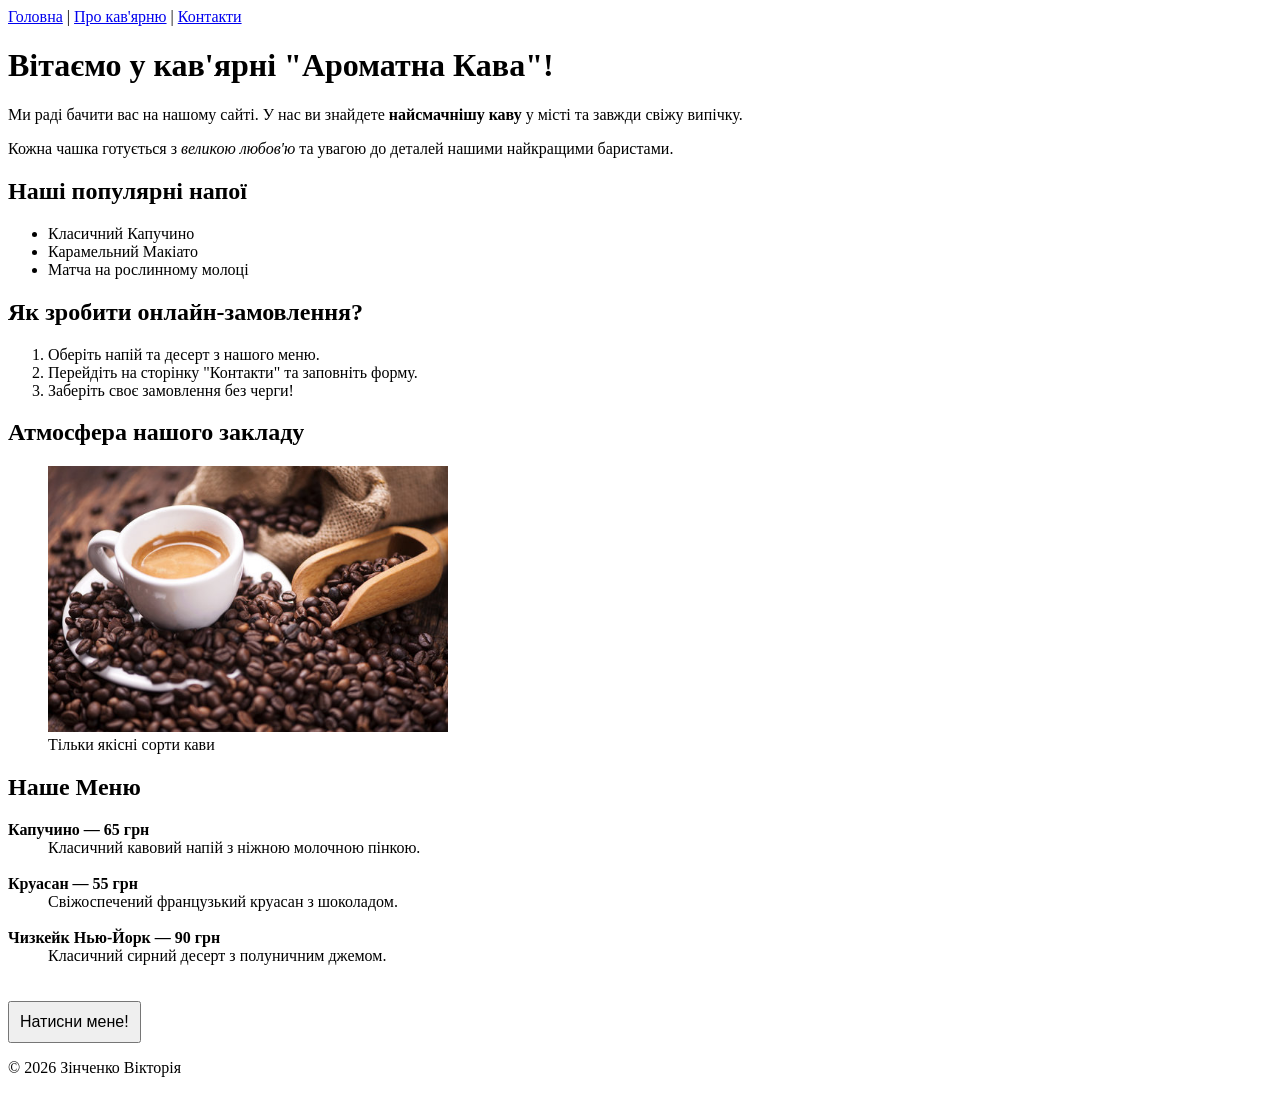
==== index.html @ fcae688c "feat: done lab01 html" ====
<!DOCTYPE html>
<html lang="uk">
<head>
    <script src="app.js" defer></script>
    <meta charset="UTF-8">
    <meta name="viewport" content="width=device-width, initial-scale=1.0">
    <meta name="description" content="Затишна кав'ярня. Найсмачніша кава, свіжі десерти та приємна атмосфера.">
    <title>Кав'ярня "Арома"</title>
</head>
<body>
    <header>
        <nav>
            <a href="index.html">Головна</a> |
            <a href="pages/about.html">Про кав'ярню</a> |
            <a href="pages/contact.html">Контакти</a>
        </nav>
    </header>

    <main>
        <h1>Вітаємо у кав'ярні "Ароматна Кава"!</h1>
        <p>Ми раді бачити вас на нашому сайті. У нас ви знайдете <strong>найсмачнішу каву</strong> у місті та завжди свіжу випічку.</p>
        <p>Кожна чашка готується з <em>великою любов'ю</em> та увагою до деталей нашими найкращими баристами.</p>

        <h2>Наші популярні напої </h2>
        <ul>
            <li>Класичний Капучино</li>
            <li>Карамельний Макіато</li>
            <li>Матча на рослинному молоці</li>
        </ul>

        <h2>Як зробити онлайн-замовлення? </h2>
        <ol>
            <li>Оберіть напій та десерт з нашого меню.</li>
            <li>Перейдіть на сторінку "Контакти" та заповніть форму.</li>
            <li>Заберіть своє замовлення без черги!</li>
        </ol>

       <h2>Атмосфера нашого закладу</h2>
        <figure>
            <img src="assets/img/ph.jpg" alt="Фото нашої кав'ярні" width="400">
            <figcaption> Тільки якісні сорти кави</figcaption>
        </figure>

        <h2>Наше Меню </h2>
        <dl>
            <dt><strong>Капучино — 65 грн</strong></dt>
            <dd>Класичний кавовий напій з ніжною молочною пінкою.</dd>
            <br>
            <dt><strong>Круасан — 55 грн</strong></dt>
            <dd>Свіжоспечений французький круасан з шоколадом.</dd>
            <br>
            <dt><strong>Чизкейк Нью-Йорк — 90 грн</strong></dt>
            <dd>Класичний сирний десерт з полуничним джемом.</dd>
        </dl>
        <button type="button" style="padding: 10px; font-size: 16px; margin-top: 20px;">Натисни мене!</button>
    </main>

    <footer>
        <p>&copy; 2026 Зінченко Вікторія</p>
    </footer>
</body>
</html>
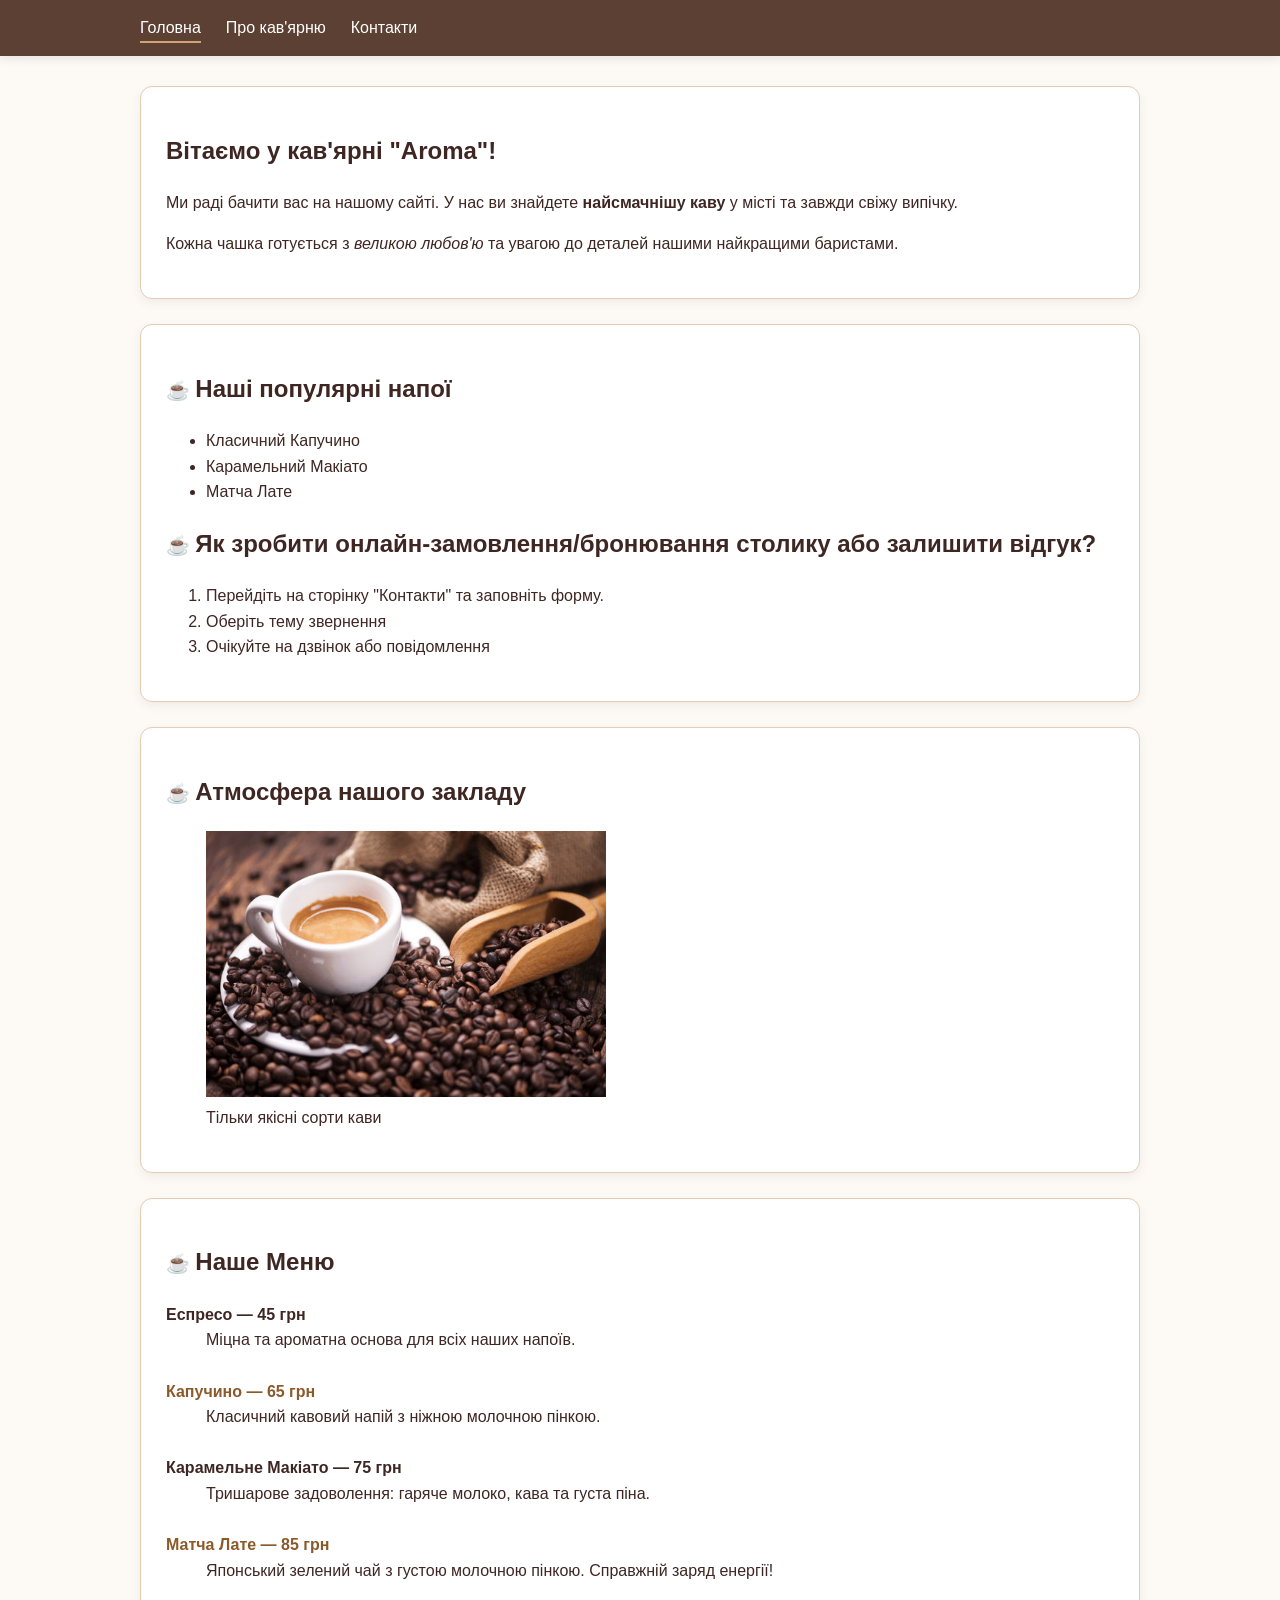
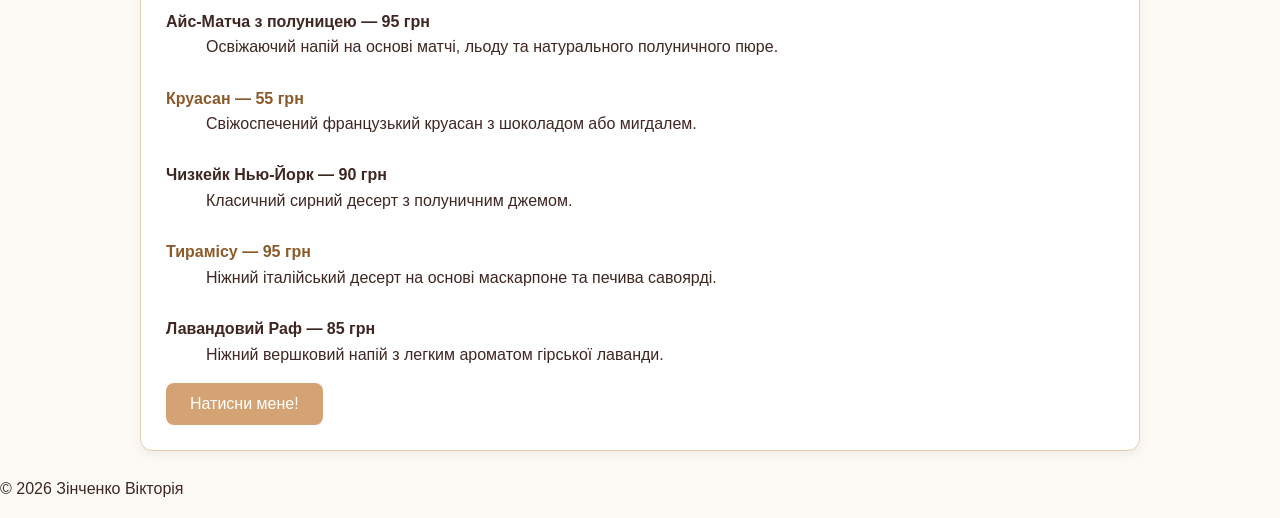
==== commit cd6428ff: "feat: complete lab02 css with responsive and bonuses" ====
--- a/index.html
+++ b/index.html
@@ -5,54 +5,90 @@
     <meta charset="UTF-8">
     <meta name="viewport" content="width=device-width, initial-scale=1.0">
     <meta name="description" content="Затишна кав'ярня. Найсмачніша кава, свіжі десерти та приємна атмосфера.">
-    <title>Кав'ярня "Арома"</title>
+    <title>Кав'ярня "Aroma"</title>
+    <link rel="stylesheet" href="./styles/style.css">
+    <link rel="stylesheet" href="./styles/responsive.css">
 </head>
 <body>
-    <header>
+    <header class="site-header">
+    <div class="container">
         <nav>
-            <a href="index.html">Головна</a> |
-            <a href="pages/about.html">Про кав'ярню</a> |
-            <a href="pages/contact.html">Контакти</a>
+            <ul class="nav-list">
+                <li><a href="index.html" class="active">Головна</a></li>
+                <li><a href="pages/about.html">Про кав'ярню</a></li>
+                <li><a href="pages/contact.html">Контакти</a></li>
+            </ul>
         </nav>
-    </header>
+    </div>
+</header>
 
-    <main>
-        <h1>Вітаємо у кав'ярні "Ароматна Кава"!</h1>
-        <p>Ми раді бачити вас на нашому сайті. У нас ви знайдете <strong>найсмачнішу каву</strong> у місті та завжди свіжу випічку.</p>
-        <p>Кожна чашка готується з <em>великою любов'ю</em> та увагою до деталей нашими найкращими баристами.</p>
+   <main class="container">
+        <section class="card">
+            <h1>Вітаємо у кав'ярні "Aroma"!</h1>
+            <p>Ми раді бачити вас на нашому сайті. У нас ви знайдете <strong>найсмачнішу каву</strong> у місті та завжди свіжу випічку.</p>
+            <p>Кожна чашка готується з <em>великою любов'ю</em> та увагою до деталей нашими найкращими баристами.</p>
+        </section>
 
-        <h2>Наші популярні напої </h2>
-        <ul>
-            <li>Класичний Капучино</li>
-            <li>Карамельний Макіато</li>
-            <li>Матча на рослинному молоці</li>
-        </ul>
+        <section class="card">
+            <h2>Наші популярні напої</h2>
+            <ul>
+                <li>Класичний Капучино</li>
+                <li>Карамельний Макіато</li>
+                <li>Матча Лате</li>
+            </ul>
 
-        <h2>Як зробити онлайн-замовлення? </h2>
-        <ol>
-            <li>Оберіть напій та десерт з нашого меню.</li>
-            <li>Перейдіть на сторінку "Контакти" та заповніть форму.</li>
-            <li>Заберіть своє замовлення без черги!</li>
-        </ol>
+            <h2>Як зробити онлайн-замовлення/бронювання столику або залишити відгук?</h2>
+            <ol>
+                <li>Перейдіть на сторінку "Контакти" та заповніть форму.</li>
+                <li>Оберіть тему звернення</li>
+                <li>Очікуйте на дзвінок або повідомлення</li>
+            </ol>
+        </section>
 
-       <h2>Атмосфера нашого закладу</h2>
-        <figure>
-            <img src="assets/img/ph.jpg" alt="Фото нашої кав'ярні" width="400">
-            <figcaption> Тільки якісні сорти кави</figcaption>
-        </figure>
+        <section class="card">
+            <h2>Атмосфера нашого закладу</h2>
+            <figure>
+                <img src="assets/img/ph.jpg" alt="Фото нашої кав'ярні" width="400">
+                <figcaption>Тільки якісні сорти кави</figcaption>
+            </figure>
+        </section>
 
-        <h2>Наше Меню </h2>
+        <section class="card">
+            <h2>Наше Меню</h2>
         <dl>
+            <dt><strong>Еспресо — 45 грн</strong></dt>
+            <dd>Міцна та ароматна основа для всіх наших напоїв.</dd>
+            <br>
             <dt><strong>Капучино — 65 грн</strong></dt>
             <dd>Класичний кавовий напій з ніжною молочною пінкою.</dd>
             <br>
+            <dt><strong>Карамельне Макіато — 75 грн</strong></dt>
+            <dd>Тришарове задоволення: гаряче молоко, кава та густа піна.</dd>
+            <br>
+            
+            <dt><strong>Матча Лате — 85 грн</strong></dt>
+            <dd>Японський зелений чай з густою молочною пінкою. Справжній заряд енергії!</dd>
+            <br>
+            <dt><strong>Айс-Матча з полуницею — 95 грн</strong></dt>
+            <dd>Освіжаючий напій на основі матчі, льоду та натурального полуничного пюре.</dd>
+            <br>
+            
             <dt><strong>Круасан — 55 грн</strong></dt>
-            <dd>Свіжоспечений французький круасан з шоколадом.</dd>
+            <dd>Свіжоспечений французький круасан з шоколадом або мигдалем.</dd>
             <br>
             <dt><strong>Чизкейк Нью-Йорк — 90 грн</strong></dt>
             <dd>Класичний сирний десерт з полуничним джемом.</dd>
+            <br>
+            <dt><strong>Тирамісу — 95 грн</strong></dt>
+            <dd>Ніжний італійський десерт на основі маскарпоне та печива савоярді.</dd>
+            <br>
+
+            <dt><strong>Лавандовий Раф — 85 грн</strong></dt>
+            <dd>Ніжний вершковий напій з легким ароматом гірської лаванди.</dd>
         </dl>
-        <button type="button" style="padding: 10px; font-size: 16px; margin-top: 20px;">Натисни мене!</button>
+            
+            <button type="button" id="magic-button">Натисни мене!</button>
+        </section>
     </main>
 
     <footer>
--- a/styles/style.css
+++ b/styles/style.css
@@ -0,0 +1,208 @@
+/* =========================================
+   1. Глобальні змінні (Палітра кав'ярні)
+   ========================================= */
+:root {
+    --color-primary: #5c4033; /* Темно-коричневий (кава) */
+    --color-accent: #d4a373;  /* Карамельний (акцент) */
+    --color-bg: #fdfaf6;      /* Світло-кремовий (фон сторінки) */
+    --color-surface: #ffffff; /* Білий (для карток) */
+    --color-text: #3e2723;    /* Дуже темний коричневий (текст) */
+    --color-border: #e6ccb2;  /* Світло-коричневий (лінії та рамки) */
+}
+
+/* =========================================
+   2. Базові налаштування (Блокова модель)
+   ========================================= */
+*,
+*::before,
+*::after {
+    box-sizing: border-box;
+}
+
+/* Налаштування всього тіла сторінки */
+body {
+    margin: 0;
+    font-family: 'Segoe UI', Arial, sans-serif; /* Сучасний шрифт без засічок */
+    line-height: 1.6; /* Зручний міжрядковий інтервал */
+    color: var(--color-text);
+    background-color: var(--color-bg);
+}
+
+/* =========================================
+   3. Глобальні класи
+   ========================================= */
+/* Контейнер для центрування контенту */
+.container {
+    width: min(1000px, calc(100% - 40px));
+    margin: 0 auto;
+}
+
+/* Загальний стиль для виділених блоків (карток) */
+.card {
+    background-color: var(--color-surface);
+    padding: 25px;
+    margin-bottom: 25px;
+    border-radius: 12px;
+    box-shadow: 0 4px 10px rgba(92, 64, 51, 0.08); /* Легка кавова тінь */
+    border: 1px solid var(--color-border);
+}
+/* =========================================
+   4. Шапка (Header) та Навігація
+   ========================================= */
+.site-header {
+    background-color: var(--color-primary);
+    padding: 15px 0;
+    margin-bottom: 30px;
+    box-shadow: 0 2px 10px rgba(0,0,0,0.1);
+}
+
+.nav-list {
+    list-style: none;
+    margin: 0;
+    padding: 0;
+    display: flex; /* Flexbox для горизонтального меню */
+    gap: 25px;     /* Відступи між пунктами */
+}
+
+.nav-list a {
+    color: #ffffff;
+    text-decoration: none; /* Прибираємо підкреслення */
+    font-weight: 500;
+    transition: color 0.3s ease; /* Плавна зміна кольору */
+}
+
+/* Стан при наведенні */
+.nav-list a:hover {
+    color: var(--color-accent);
+}
+
+/* Стиль для активної сторінки */
+.nav-list a.active {
+    border-bottom: 2px solid var(--color-accent);
+    padding-bottom: 5px;
+}
+
+/* =========================================
+   5. Медіа та Спеціальні блоки
+   ========================================= */
+.media-grid {
+    display: flex;
+    gap: 20px;
+    flex-wrap: wrap;
+}
+
+.media-grid .card {
+    flex: 1;
+    min-width: 300px;
+}
+
+.responsive-media {
+    display: block;
+    width: 100%;
+    max-width: 600px;
+    margin: 15px 0;
+    border-radius: 8px;
+}
+
+/* Стиль для кнопки */
+#magic-button {
+    background-color: var(--color-accent);
+    color: white;
+    border: none;
+    padding: 12px 24px;
+    border-radius: 8px;
+    font-size: 16px;
+    cursor: pointer;
+    transition: transform 0.2s, background-color 0.3s;
+}
+
+#magic-button:hover {
+    background-color: #bc8a5f;
+    transform: scale(1.05);
+}
+
+/* =========================================
+   6. Форми та Поля вводу
+   ========================================= */
+.form-group {
+    margin-bottom: 20px;
+}
+
+.form-group label {
+    display: block;
+    font-weight: bold;
+    margin-bottom: 5px;
+    color: var(--color-primary);
+}
+
+input[type="text"],
+input[type="email"],
+input[type="tel"],
+select,
+textarea {
+    width: 100%;
+    padding: 12px;
+    border: 1px solid var(--color-border);
+    border-radius: 8px;
+    font-size: 1rem;
+    transition: border-color 0.3s, box-shadow 0.3s;
+}
+
+input:focus, select:focus, textarea:focus {
+    outline: none;
+    border-color: var(--color-accent);
+    box-shadow: 0 0 0 3px rgba(212, 163, 115, 0.15);
+}
+
+.btn-submit {
+    background-color: var(--color-primary);
+    color: white;
+    border: none;
+    padding: 12px 25px;
+    border-radius: 8px;
+    cursor: pointer;
+    font-size: 16px;
+    transition: opacity 0.3s;
+}
+
+.btn-submit:hover {
+    opacity: 0.9;
+}
+
+/* =========================================
+   7. Футер (Footer)
+   ========================================= */
+.site-footer {
+    background-color: var(--color-primary);
+    color: #ffffff;
+    text-align: center;
+    padding: 30px 0;
+    margin-top: 50px;
+}
+/* --- Бонусні завдання (5.9) --- */
+
+/* 1. Псевдоелемент ::before — додаємо кавове зернятко перед заголовками розділів */
+h2::before {
+    content: "☕ ";
+    font-size: 1.2rem;
+}
+
+/* 2. Псевдоклас :nth-child — виділяємо парні пункти в меню (ефект зебри) */
+dt:nth-of-type(even) {
+    color: #8b5a2b; /* Трохи інший відтінок для різноманіття */
+}
+
+/* 3. Плавний перехід та ефект для карток */
+.card {
+    transition: transform 0.3s ease, box-shadow 0.3s ease;
+}
+
+.card:hover {
+    transform: translateY(-5px); /* Картка ніби "підстрибує" при наведенні */
+    box-shadow: 0 8px 20px rgba(92, 64, 51, 0.15);
+}
+
+/* 4. Псевдоклас :first-child — зробимо перший абзац у кожній картці трохи більшим */
+.card p:first-of-type {
+    font-weight: 500;
+}
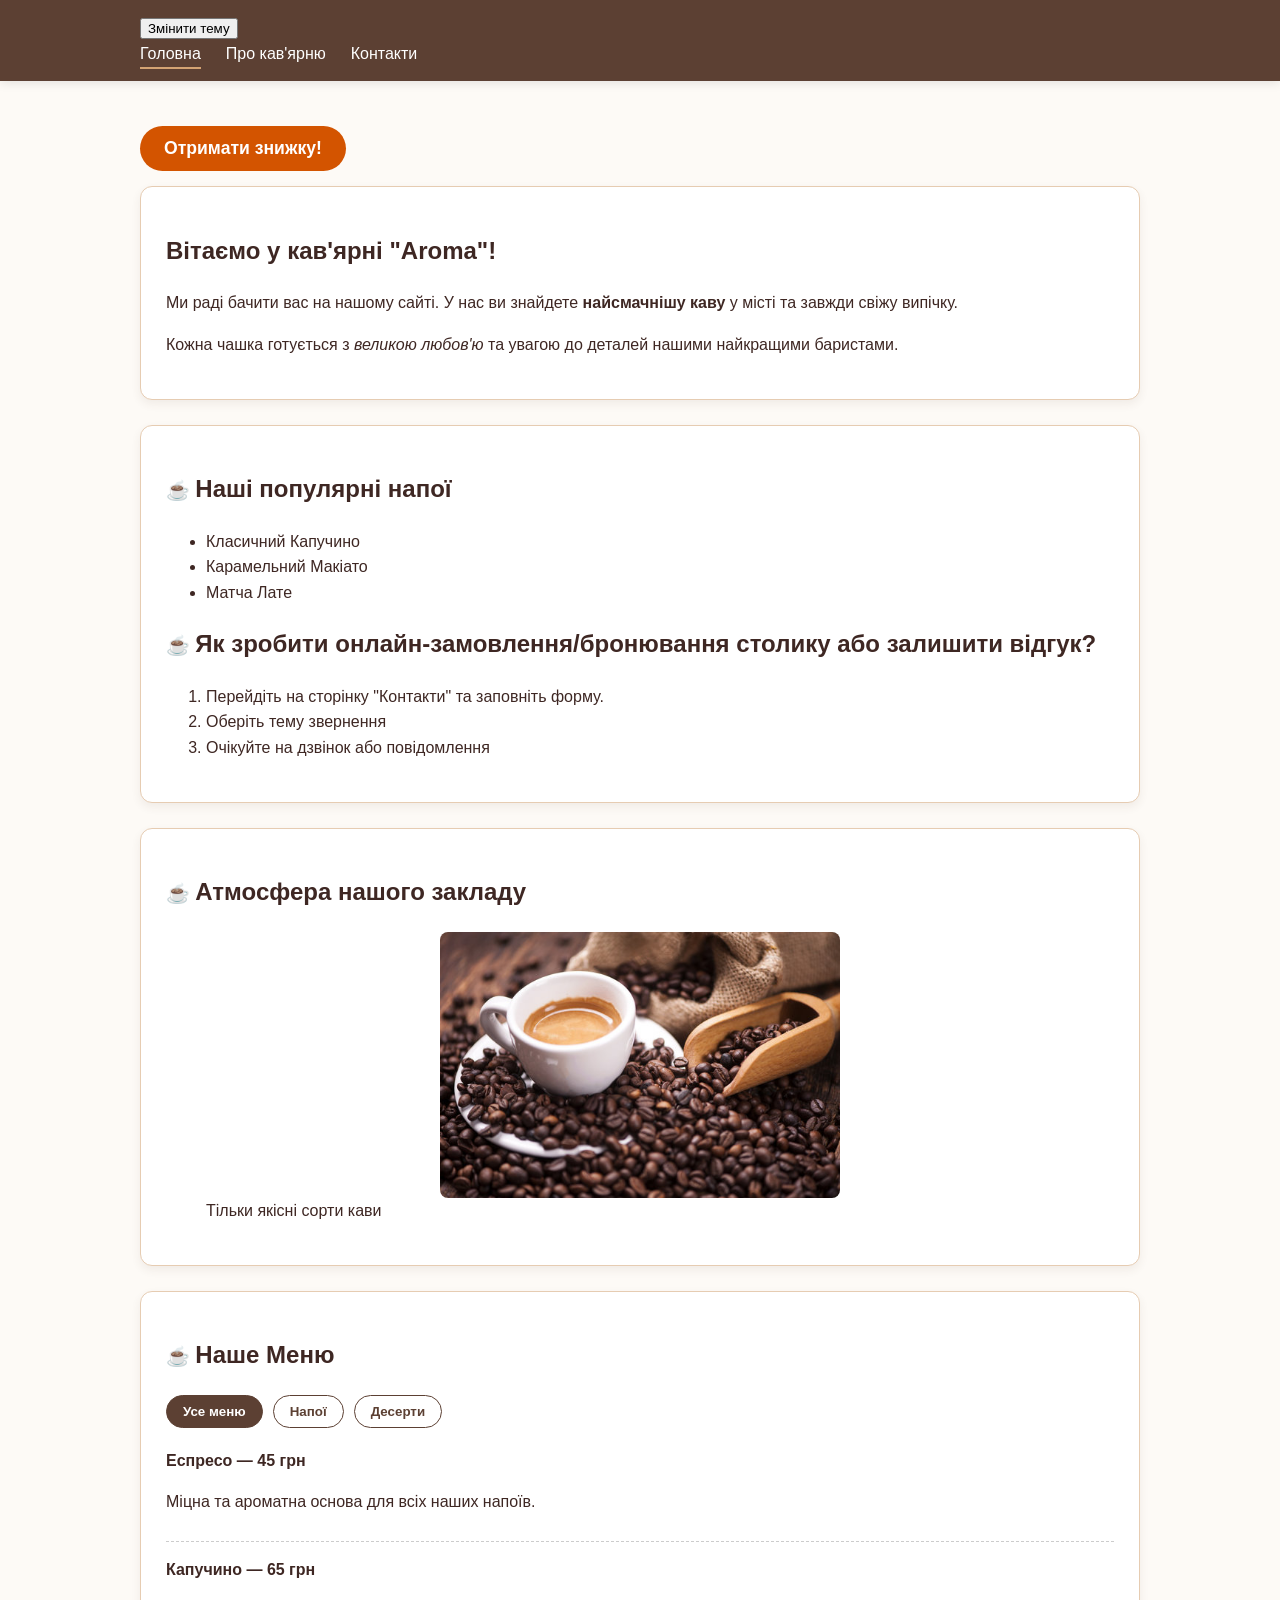
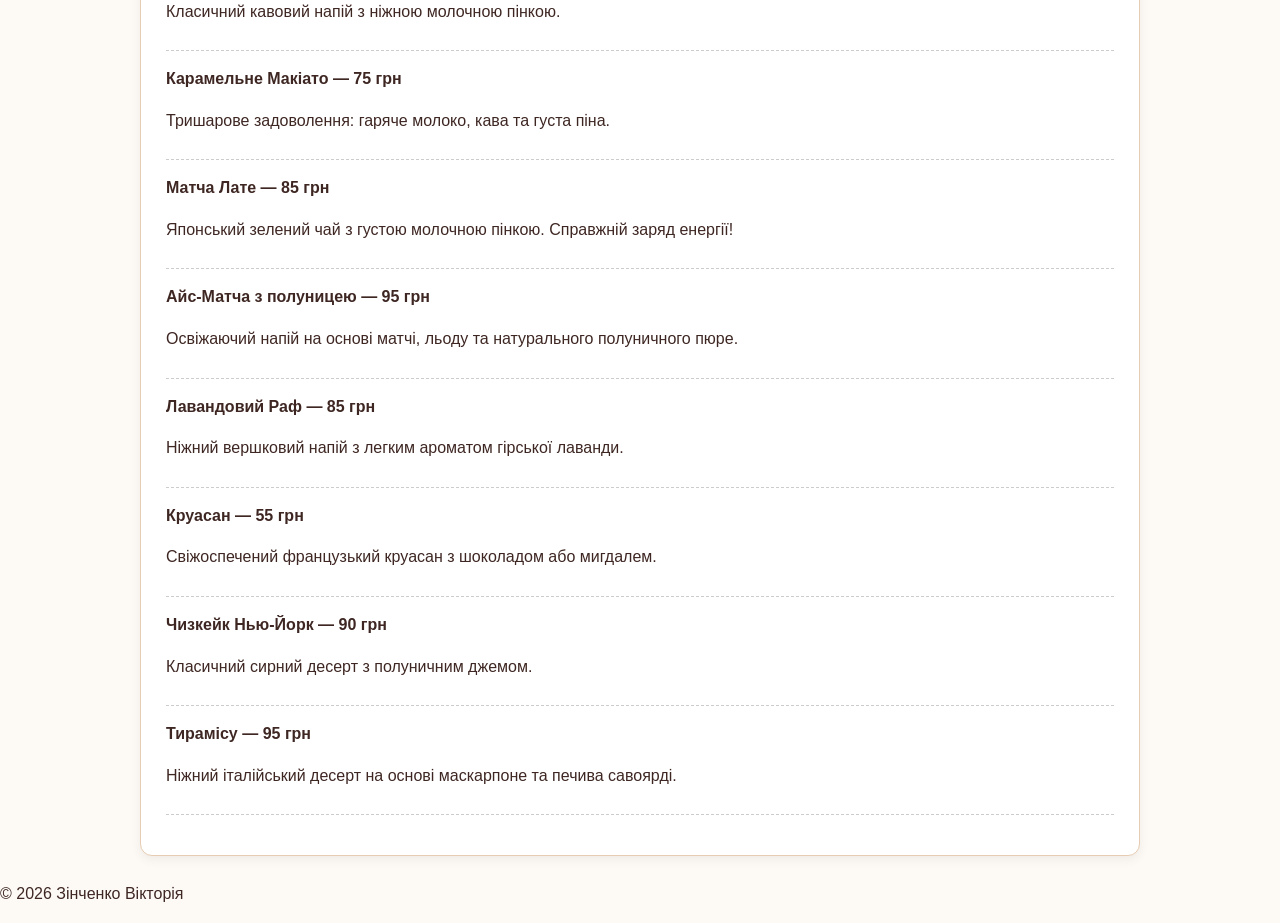
==== commit f8fd81e6: "Практична 7-8" ====
--- a/index.html
+++ b/index.html
@@ -1,7 +1,6 @@
 <!DOCTYPE html>
 <html lang="uk">
 <head>
-    <script src="app.js" defer></script>
     <meta charset="UTF-8">
     <meta name="viewport" content="width=device-width, initial-scale=1.0">
     <meta name="description" content="Затишна кав'ярня. Найсмачніша кава, свіжі десерти та приємна атмосфера.">
@@ -11,18 +10,22 @@
 </head>
 <body>
     <header class="site-header">
-    <div class="container">
-        <nav>
-            <ul class="nav-list">
-                <li><a href="index.html" class="active">Головна</a></li>
-                <li><a href="pages/about.html">Про кав'ярню</a></li>
-                <li><a href="pages/contact.html">Контакти</a></li>
-            </ul>
-        </nav>
-    </div>
-</header>
+        <div class="container">
+            <nav>
+                <button class="menu-toggle" aria-expanded="false">☰ Меню</button>
+                <button class="theme-toggle">Змінити тему</button>
+                <ul class="nav-list">
+                    <li><a href="index.html" class="active">Головна</a></li>
+                    <li><a href="pages/about.html">Про кав'ярню</a></li>
+                    <li><a href="pages/contact.html">Контакти</a></li>
+                </ul>
+            </nav>
+        </div>
+    </header>
 
-   <main class="container">
+    <main class="container">
+        <button class="btn-open-modal" style="margin: 15px 0;">Отримати знижку!</button>
+        
         <section class="card">
             <h1>Вітаємо у кав'ярні "Aroma"!</h1>
             <p>Ми раді бачити вас на нашому сайті. У нас ви знайдете <strong>найсмачнішу каву</strong> у місті та завжди свіжу випічку.</p>
@@ -55,44 +58,67 @@
 
         <section class="card">
             <h2>Наше Меню</h2>
-        <dl>
-            <dt><strong>Еспресо — 45 грн</strong></dt>
-            <dd>Міцна та ароматна основа для всіх наших напоїв.</dd>
-            <br>
-            <dt><strong>Капучино — 65 грн</strong></dt>
-            <dd>Класичний кавовий напій з ніжною молочною пінкою.</dd>
-            <br>
-            <dt><strong>Карамельне Макіато — 75 грн</strong></dt>
-            <dd>Тришарове задоволення: гаряче молоко, кава та густа піна.</dd>
-            <br>
-            
-            <dt><strong>Матча Лате — 85 грн</strong></dt>
-            <dd>Японський зелений чай з густою молочною пінкою. Справжній заряд енергії!</dd>
-            <br>
-            <dt><strong>Айс-Матча з полуницею — 95 грн</strong></dt>
-            <dd>Освіжаючий напій на основі матчі, льоду та натурального полуничного пюре.</dd>
-            <br>
-            
-            <dt><strong>Круасан — 55 грн</strong></dt>
-            <dd>Свіжоспечений французький круасан з шоколадом або мигдалем.</dd>
-            <br>
-            <dt><strong>Чизкейк Нью-Йорк — 90 грн</strong></dt>
-            <dd>Класичний сирний десерт з полуничним джемом.</dd>
-            <br>
-            <dt><strong>Тирамісу — 95 грн</strong></dt>
-            <dd>Ніжний італійський десерт на основі маскарпоне та печива савоярді.</dd>
-            <br>
+            <div class="filter-buttons">
+                <button class="filter-btn active" data-filter="all">Усе меню</button>
+                <button class="filter-btn" data-filter="drinks">Напої</button>
+                <button class="filter-btn" data-filter="desserts">Десерти</button>
+            </div>
 
-            <dt><strong>Лавандовий Раф — 85 грн</strong></dt>
-            <dd>Ніжний вершковий напій з легким ароматом гірської лаванди.</dd>
-        </dl>
-            
-            <button type="button" id="magic-button">Натисни мене!</button>
+            <div class="menu-list">
+                <div class="menu-item" data-category="drinks">
+                    <strong>Еспресо — 45 грн</strong>
+                    <p>Міцна та ароматна основа для всіх наших напоїв.</p>
+                </div>
+                <div class="menu-item" data-category="drinks">
+                    <strong>Капучино — 65 грн</strong>
+                    <p>Класичний кавовий напій з ніжною молочною пінкою.</p>
+                </div>
+                <div class="menu-item" data-category="drinks">
+                    <strong>Карамельне Макіато — 75 грн</strong>
+                    <p>Тришарове задоволення: гаряче молоко, кава та густа піна.</p>
+                </div>
+                <div class="menu-item" data-category="drinks">
+                    <strong>Матча Лате — 85 грн</strong>
+                    <p>Японський зелений чай з густою молочною пінкою. Справжній заряд енергії!</p>
+                </div>
+                <div class="menu-item" data-category="drinks">
+                    <strong>Айс-Матча з полуницею — 95 грн</strong>
+                    <p>Освіжаючий напій на основі матчі, льоду та натурального полуничного пюре.</p>
+                </div>
+                <div class="menu-item" data-category="drinks">
+                    <strong>Лавандовий Раф — 85 грн</strong>
+                    <p>Ніжний вершковий напій з легким ароматом гірської лаванди.</p>
+                </div>
+                
+                <div class="menu-item" data-category="desserts">
+                    <strong>Круасан — 55 грн</strong>
+                    <p>Свіжоспечений французький круасан з шоколадом або мигдалем.</p>
+                </div>
+                <div class="menu-item" data-category="desserts">
+                    <strong>Чизкейк Нью-Йорк — 90 грн</strong>
+                    <p>Класичний сирний десерт з полуничним джемом.</p>
+                </div>
+                <div class="menu-item" data-category="desserts">
+                    <strong>Тирамісу — 95 грн</strong>
+                    <p>Ніжний італійський десерт на основі маскарпоне та печива савоярді.</p>
+                </div>
+            </div>
         </section>
     </main>
 
     <footer>
-        <p>&copy; 2026 Зінченко Вікторія</p>
+        <p>&copy; <span id="current-year"></span> Зінченко Вікторія</p>
     </footer>
+
+    <div class="modal-overlay" id="promoModal" hidden>
+        <div class="modal-content">
+            <button class="modal-close">&times;</button>
+            <h2>Секретна знижка! 🎁</h2>
+            <p>Покажіть це вікно баристі та отримайте -15% на улюблену каву або десерт.</p>
+        </div>
+    </div>
+
+    <button class="back-to-top" hidden>↑ Вгору</button>
+    <script src="js/main.js" defer></script>
 </body>
 </html>
--- a/styles/style.css
+++ b/styles/style.css
@@ -102,6 +102,15 @@
     max-width: 600px;
     margin: 15px 0;
     border-radius: 8px;
+}
+/* --- Фікс для зображень (щоб не вилазили за рамки) --- */
+figure img, 
+.card img {
+    max-width: 100%; /* Картинка не може бути ширшою за свою картку */
+    height: auto;    /* Пропорції зберігаються */
+    display: block;  /* Прибираємо зайві відступи знизу */
+    margin: 0 auto;  /* Центруємо картинку в картці */
+    border-radius: 8px; /* Додаємо красиві заокруглені кути */
 }
 
 /* Стиль для кнопки */
@@ -205,4 +214,151 @@
 /* 4. Псевдоклас :first-child — зробимо перший абзац у кожній картці трохи більшим */
 .card p:first-of-type {
     font-weight: 500;
-}+}
+/* --- ПУНКТ 3: МОБІЛЬНЕ МЕНЮ --- */
+
+/* На комп'ютері ховаємо кнопку */
+.menu-toggle {
+    display: none;
+    background: none;
+    border: none;
+    color: white;
+    font-size: 1.2rem;
+    cursor: pointer;
+    padding: 10px;
+}
+
+/* Налаштування для екранів менше 768px (телефони) */
+@media (max-width: 768px) {
+    .menu-toggle {
+        display: block; /* Показуємо кнопку */
+    }
+    
+    .nav-list {
+        display: none; /* Ховаємо список меню */
+        flex-direction: column;
+        width: 100%;
+        text-align: center;
+        gap: 15px;
+        padding-top: 15px;
+    }
+
+    /* Клас, який буде додавати JavaScript для показу меню */
+    .nav-list.is-open {
+        display: flex; 
+    }
+}
+/* Тема за замовчуванням у нас світла, а це стилі для темної */
+body.theme-dark {
+    background-color: #2c2420; /* Темний кавовий фон */
+    color: #f0f0f0;            /* Світлий текст */
+}
+
+/* Робимо картки темними, щоб вони виділялися */
+body.theme-dark .card {
+    background-color: #3e3633;
+    color: #f0f0f0;
+}
+.back-to-top {
+    position: fixed;
+    bottom: 20px;
+    right: 20px;
+    padding: 10px 15px;
+    background: #5c4033;
+    color: white;
+    border: none;
+    border-radius: 5px;
+    cursor: pointer;
+    transition: opacity 0.3s;
+}
+.accordion-header {
+    width: 100%;
+    padding: 15px;
+    background: #f4f4f4;
+    border: none;
+    text-align: left;
+    cursor: pointer;
+    font-weight: bold;
+}
+
+.accordion-content {
+    padding: 15px;
+    border: 1px solid #ddd;
+}
+/* --- ПУНКТ 7: Фільтри --- */
+.filter-buttons {
+    display: flex;
+    gap: 10px;
+    margin-bottom: 20px;
+    flex-wrap: wrap; /* Щоб на телефоні переносилися на новий рядок */
+}
+
+.filter-btn {
+    padding: 8px 16px;
+    border: 1px solid #5c4033;
+    background: transparent;
+    color: #5c4033;
+    border-radius: 20px;
+    cursor: pointer;
+    font-weight: bold;
+    transition: 0.3s;
+}
+
+.filter-btn:hover,
+.filter-btn.active {
+    background: #5c4033;
+    color: white;
+}
+
+.menu-item {
+    margin-bottom: 15px;
+    padding-bottom: 10px;
+    border-bottom: 1px dashed #ccc;
+}
+/* --- ПУНКТ 9: Модальне вікно --- */
+.modal-overlay {
+    position: fixed;
+    top: 0; left: 0; width: 100%; height: 100%;
+    background: rgba(0, 0, 0, 0.6); /* Напівпрозорий темний фон */
+    display: flex;
+    justify-content: center;
+    align-items: center;
+    z-index: 1000; /* Щоб вікно було поверх усього */
+}
+
+/* Коли є атрибут hidden, ховаємо повністю */
+.modal-overlay[hidden] {
+    display: none;
+}
+
+.modal-content {
+    background: white;
+    padding: 30px;
+    border-radius: 10px;
+    text-align: center;
+    position: relative;
+    max-width: 400px;
+    width: 90%;
+    box-shadow: 0 5px 15px rgba(0,0,0,0.3);
+}
+
+/* Щоб модалка теж ставала темною при темній темі */
+body.theme-dark .modal-content {
+    background: #3e3633;
+    color: white;
+}
+
+.modal-close {
+    position: absolute;
+    top: 10px; right: 15px;
+    font-size: 1.5rem;
+    background: none; border: none; cursor: pointer;
+    color: inherit;
+}
+
+.btn-open-modal {
+    background: #d35400; color: white;
+    padding: 12px 24px; border: none; border-radius: 25px;
+    font-size: 1.1rem; cursor: pointer; font-weight: bold;
+}
+.btn-open-modal:hover { background: #a04000; }
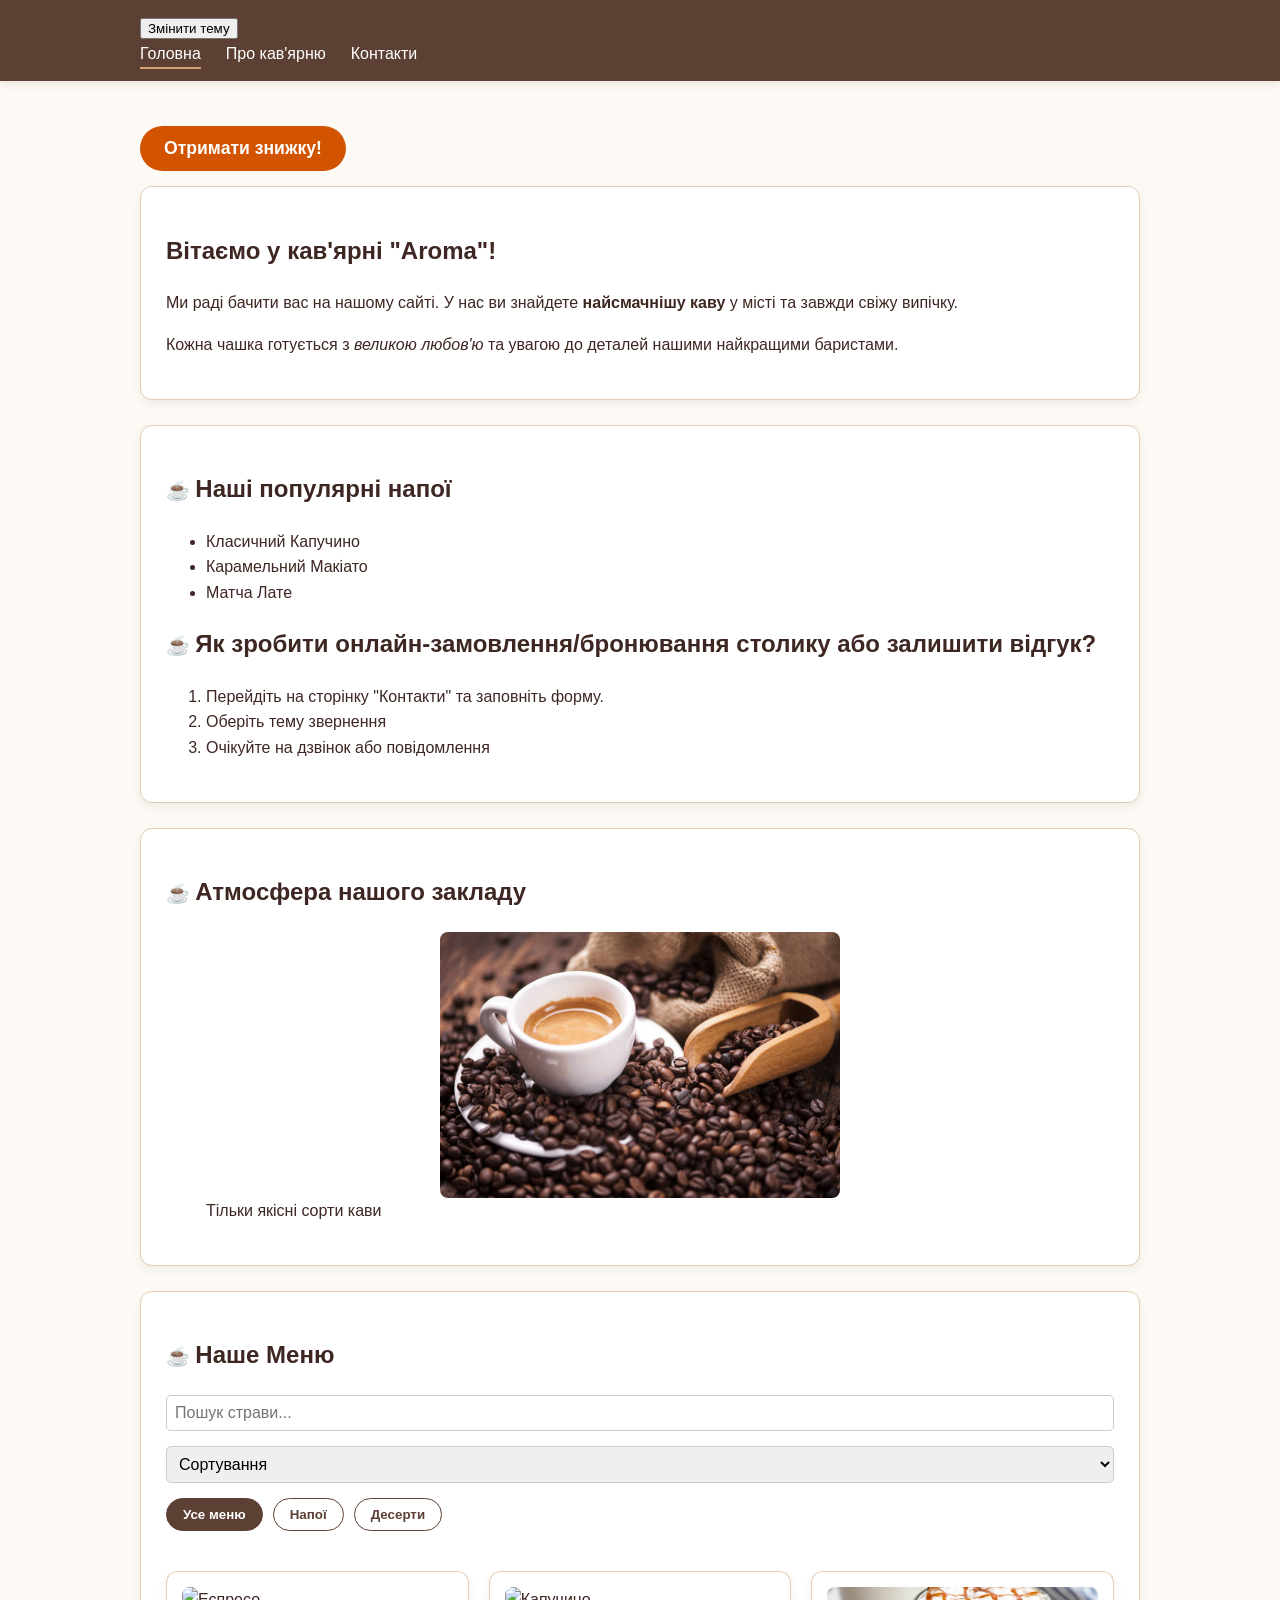
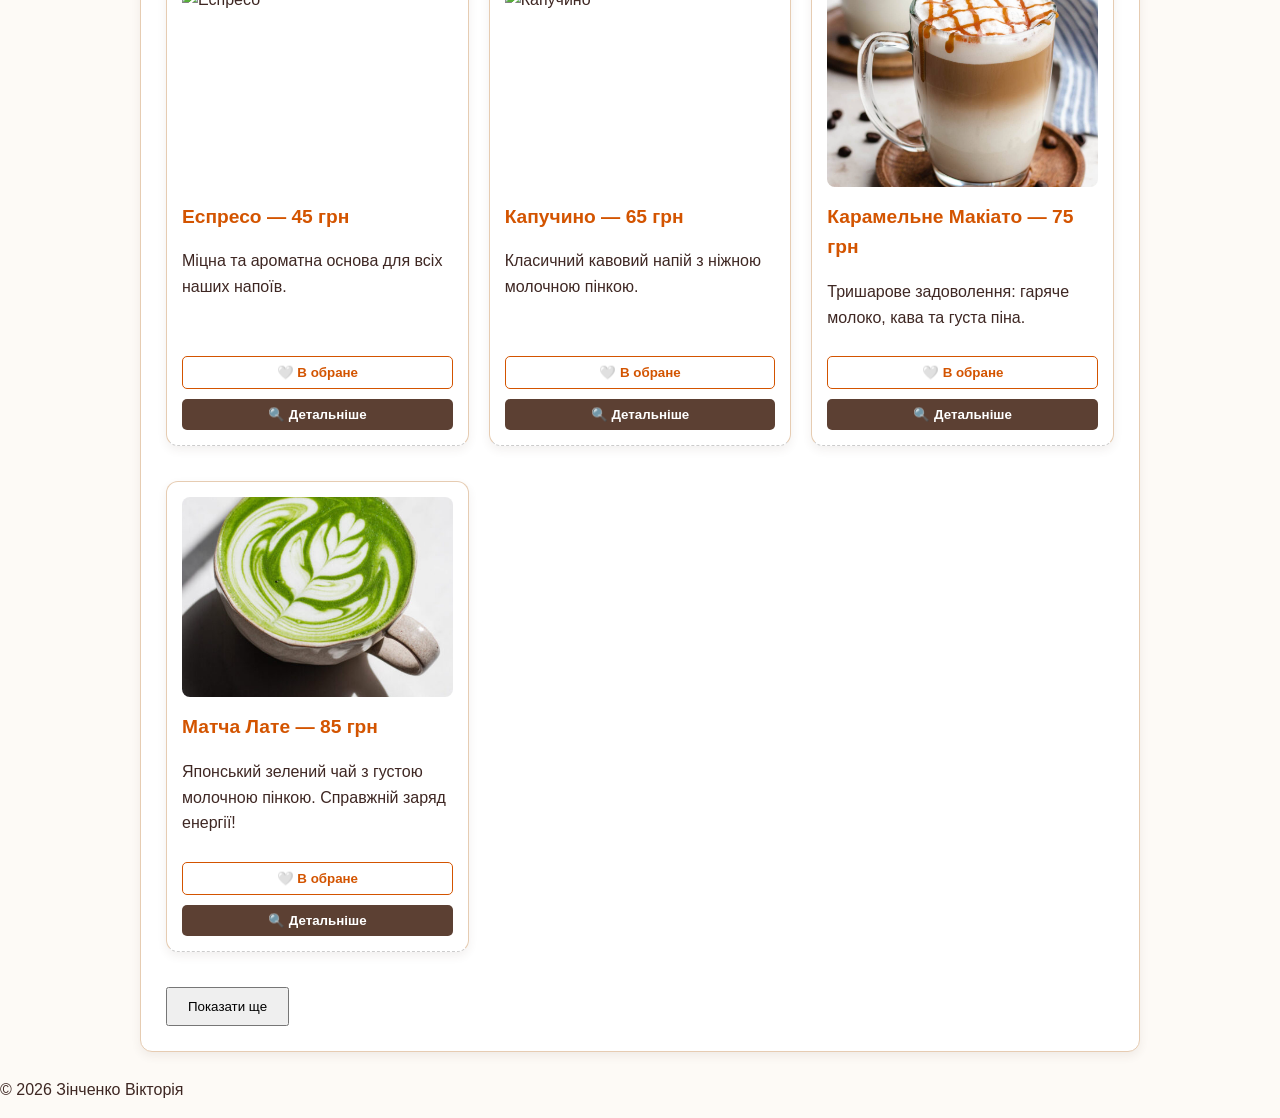
==== commit e8b21f55: "Практична 9-10" ====
--- a/index.html
+++ b/index.html
@@ -58,51 +58,29 @@
 
         <section class="card">
             <h2>Наше Меню</h2>
-            <div class="filter-buttons">
-                <button class="filter-btn active" data-filter="all">Усе меню</button>
-                <button class="filter-btn" data-filter="drinks">Напої</button>
-                <button class="filter-btn" data-filter="desserts">Десерти</button>
+            
+            <div class="catalog-controls" style="display: flex; gap: 15px; flex-wrap: wrap; margin-bottom: 20px;">
+                <input type="text" id="searchInput" placeholder="Пошук страви..." style="padding: 8px; border-radius: 5px; border: 1px solid #ccc;">
+                
+                <select id="sortSelect" style="padding: 8px; border-radius: 5px; border: 1px solid #ccc;">
+                    <option value="default">Сортування</option>
+                    <option value="price-asc">Від дешевих</option>
+                    <option value="price-desc">Від дорогих</option>
+                </select>
+
+                <div class="filter-buttons">
+                    <button class="filter-btn active" data-filter="all">Усе меню</button>
+                    <button class="filter-btn" data-filter="drinks">Напої</button>
+                    <button class="filter-btn" data-filter="desserts">Десерти</button>
+                </div>
             </div>
 
-            <div class="menu-list">
-                <div class="menu-item" data-category="drinks">
-                    <strong>Еспресо — 45 грн</strong>
-                    <p>Міцна та ароматна основа для всіх наших напоїв.</p>
+            <div id="catalog-status" style="text-align: center; margin: 20px 0; font-weight: bold;"></div>
+
+            <div class="menu-list" data-catalog style="display: grid; grid-template-columns: repeat(auto-fill, minmax(250px, 1fr)); gap: 20px;">
                 </div>
-                <div class="menu-item" data-category="drinks">
-                    <strong>Капучино — 65 грн</strong>
-                    <p>Класичний кавовий напій з ніжною молочною пінкою.</p>
-                </div>
-                <div class="menu-item" data-category="drinks">
-                    <strong>Карамельне Макіато — 75 грн</strong>
-                    <p>Тришарове задоволення: гаряче молоко, кава та густа піна.</p>
-                </div>
-                <div class="menu-item" data-category="drinks">
-                    <strong>Матча Лате — 85 грн</strong>
-                    <p>Японський зелений чай з густою молочною пінкою. Справжній заряд енергії!</p>
-                </div>
-                <div class="menu-item" data-category="drinks">
-                    <strong>Айс-Матча з полуницею — 95 грн</strong>
-                    <p>Освіжаючий напій на основі матчі, льоду та натурального полуничного пюре.</p>
-                </div>
-                <div class="menu-item" data-category="drinks">
-                    <strong>Лавандовий Раф — 85 грн</strong>
-                    <p>Ніжний вершковий напій з легким ароматом гірської лаванди.</p>
-                </div>
-                
-                <div class="menu-item" data-category="desserts">
-                    <strong>Круасан — 55 грн</strong>
-                    <p>Свіжоспечений французький круасан з шоколадом або мигдалем.</p>
-                </div>
-                <div class="menu-item" data-category="desserts">
-                    <strong>Чизкейк Нью-Йорк — 90 грн</strong>
-                    <p>Класичний сирний десерт з полуничним джемом.</p>
-                </div>
-                <div class="menu-item" data-category="desserts">
-                    <strong>Тирамісу — 95 грн</strong>
-                    <p>Ніжний італійський десерт на основі маскарпоне та печива савоярді.</p>
-                </div>
-            </div>
+            
+            <button id="loadMoreBtn" style="margin-top: 20px; padding: 10px 20px; cursor: pointer; display: none;">Показати ще</button>
         </section>
     </main>
 
@@ -120,5 +98,14 @@
 
     <button class="back-to-top" hidden>↑ Вгору</button>
     <script src="js/main.js" defer></script>
+    <div class="modal-overlay" id="itemModal" hidden>
+    <div class="modal-content" style="max-width: 500px; padding: 20px; background: white; border-radius: 10px;">
+        <button class="modal-close" id="closeItemModal" style="float: right;">&times;</button>
+        <img id="modalImage" src="" alt="Товар" style="width: 100%; height: 250px; object-fit: cover; border-radius: 8px;">
+        <h2 id="modalTitle" style="color: #d35400;"></h2>
+        <strong id="modalPrice"></strong>
+        <p id="modalDesc"></p>
+    </div>
+</div>
 </body>
 </html>
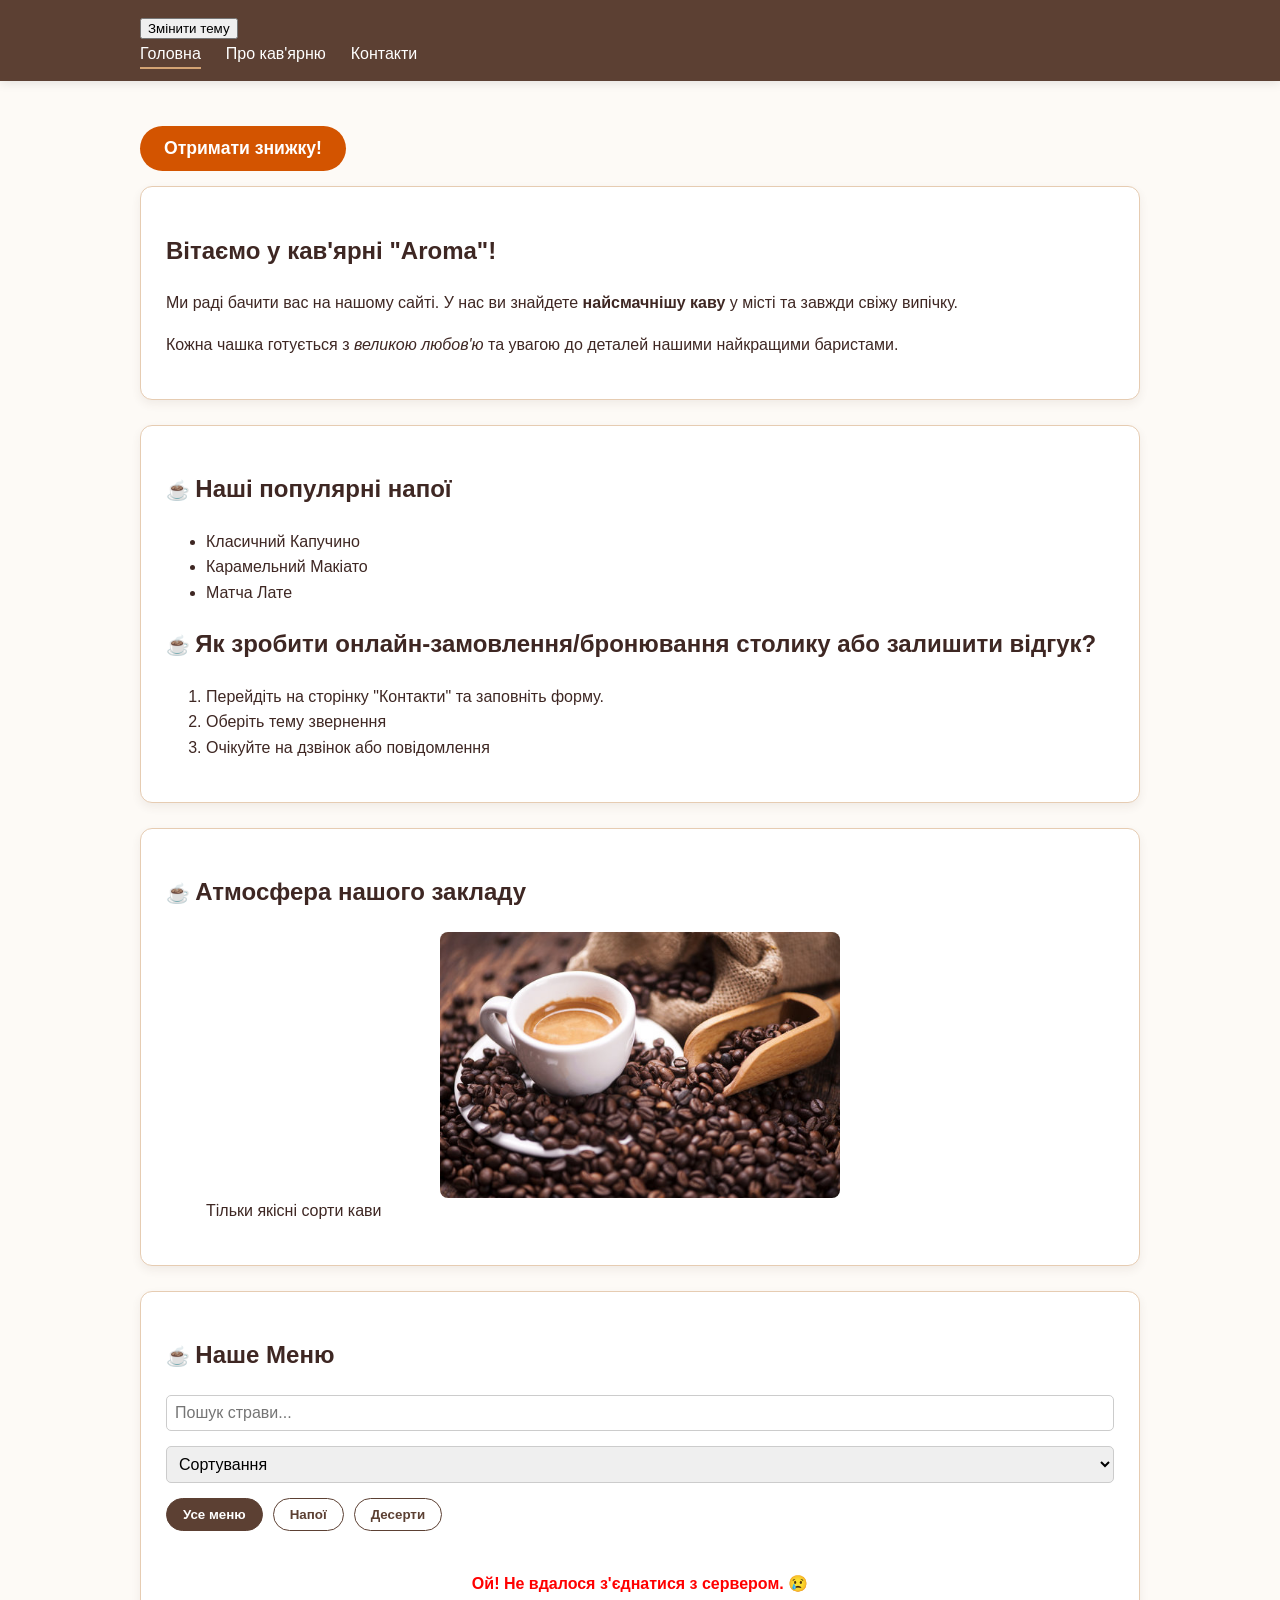
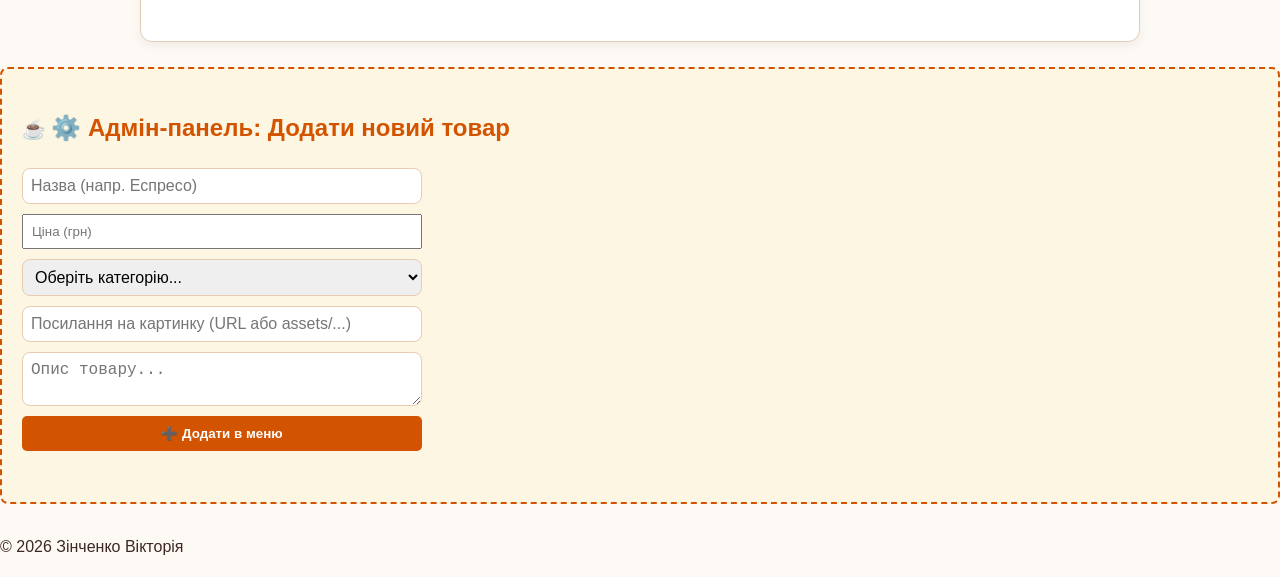
==== commit eca95ece: "Практична 11-12" ====
--- a/index.html
+++ b/index.html
@@ -84,6 +84,31 @@
         </section>
     </main>
 
+<section id="admin-section" style="background: #fdf6e3; padding: 20px; margin-bottom: 30px; border-radius: 8px; border: 2px dashed #d35400;">
+    <h2 style="color: #d35400;">⚙️ Адмін-панель: Додати новий товар</h2>
+    <form id="add-item-form" style="display: flex; flex-direction: column; gap: 10px; max-width: 400px;">
+        
+        <input type="text" id="item-title" placeholder="Назва (напр. Еспресо)" required style="padding: 8px;">
+        
+        <input type="number" id="item-price" placeholder="Ціна (грн)" required min="1" style="padding: 8px;">
+        
+        <select id="item-category" required style="padding: 8px;">
+            <option value="" disabled selected>Оберіть категорію...</option>
+            <option value="drinks">Напої</option>
+            <option value="desserts">Десерти</option>
+        </select>
+        
+        <input type="text" id="item-image" placeholder="Посилання на картинку (URL або assets/...)" required style="padding: 8px;">
+        
+        <textarea id="item-desc" placeholder="Опис товару..." required style="padding: 8px;"></textarea>
+        
+        <button type="submit" style="padding: 10px; background: #d35400; color: white; border: none; cursor: pointer; font-weight: bold; border-radius: 5px;">
+            ➕ Додати в меню
+        </button>
+        <p id="form-feedback" style="font-weight: bold; margin-top: 5px;"></p>
+    </form>
+</section>
+
     <footer>
         <p>&copy; <span id="current-year"></span> Зінченко Вікторія</p>
     </footer>
@@ -97,7 +122,11 @@
     </div>
 
     <button class="back-to-top" hidden>↑ Вгору</button>
-    <script src="js/main.js" defer></script>
+    <script src="js/api.js" defer></script>
+<script src="js/ui.js" defer></script>
+<script src="js/catalog.js" defer></script>
+<script src="js/main.js" defer></script>
+<script src="js/form.js" defer></script>
     <div class="modal-overlay" id="itemModal" hidden>
     <div class="modal-content" style="max-width: 500px; padding: 20px; background: white; border-radius: 10px;">
         <button class="modal-close" id="closeItemModal" style="float: right;">&times;</button>
